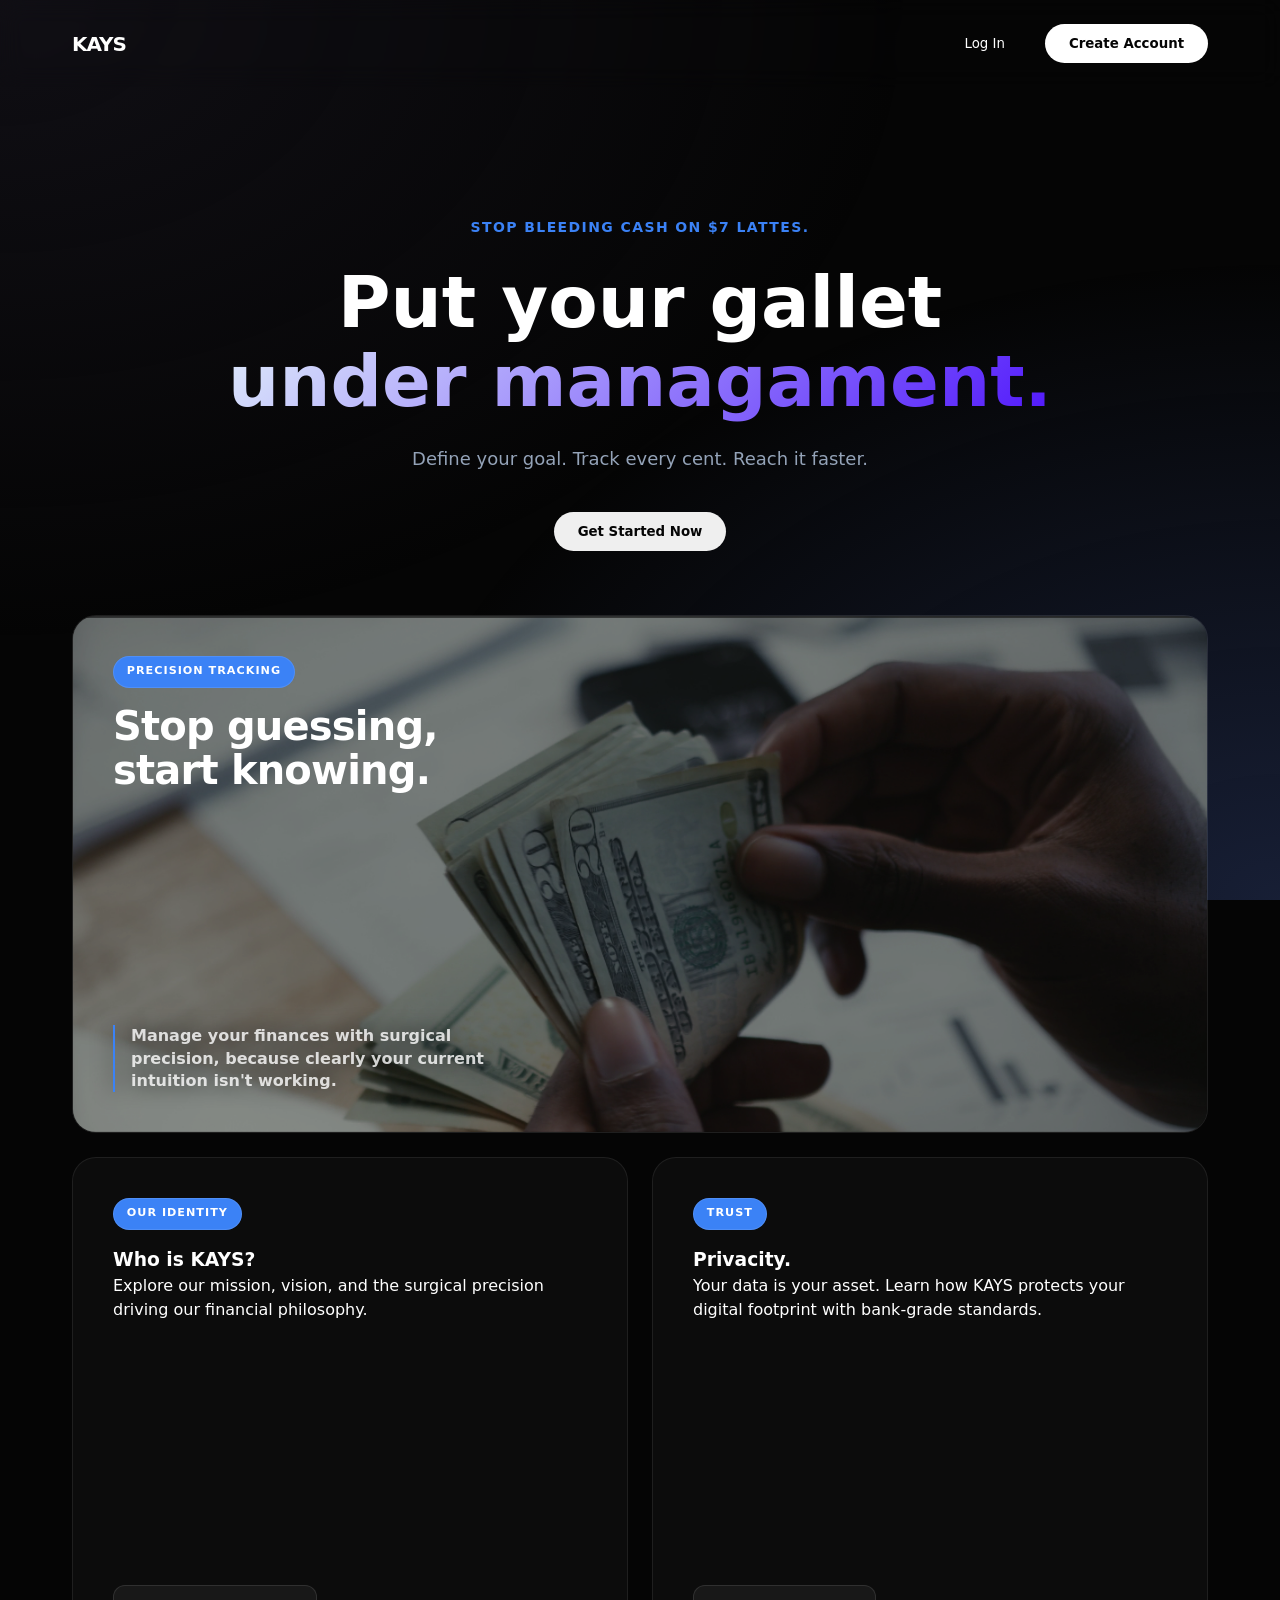
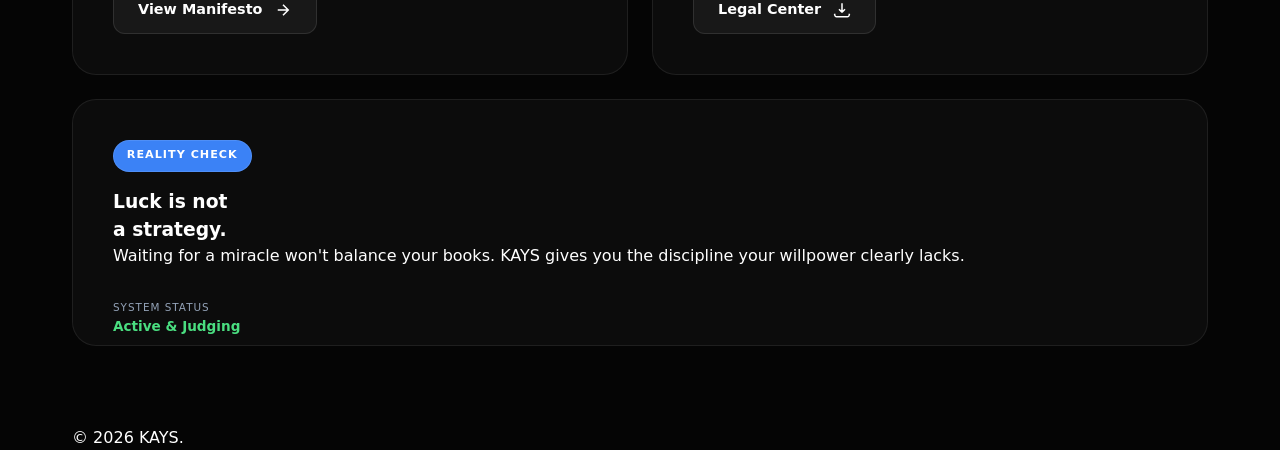
==== index.html @ a769069a "feature: principal page and global styles are almost done" ====
<!DOCTYPE html>
<html lang="en">
<head>
    <meta charset="UTF-8">
    <meta name="viewport" content="width=device-width, initial-scale=1.0">
    <title>Kays</title>
    <link rel="stylesheet" href="./css/styles.css">
    <link rel="stylesheet" href="./css/pages/index.css">
</head>
<body>

    <div class="wallpaper-canvas"></div>

    <header class="site-header">
        <nav class="nav-container">
            <div class="brand-identity">
                <span class="brand-logo">KAYS</span>
            </div>
            
            <div class="auth-controls">
                <button class="btn-secondary">Log In</button>
                <button class="btn-primary btn-animation">Create Account</button>
            </div>
        </nav>
    </header>

    <main class="main-content">
        
        <section class="hero-wrapper">
            <div class="hero-content">
                <span class="hero-label">Stop bleeding cash on $7 lattes.</span>
                <h1 class="hero-headline">Put your gallet <br><span class="hero-gradient">under managament.</span></h1>
                <p class="hero-subtext">
                    Define your goal. Track every cent. Reach it faster.
                </p>
                <div class="hero-actions">
                    <button class="btn-cta-large btn-animation">Get Started Now</button>
                </div>
            </div>
        </section>

        <section class="bento-layout">
            
            <article class="bento-card bento-main-display">
                <div class="video-background">
                    <video autoplay muted loop playsinline poster="./assets/img/image_error_savings.png">
                        <source src="./assets/video/count_savings.mp4" type="video/mp4">
                        Your browser does not support the video tag.
                    </video>
                    <div class="video-overlay"></div>
                </div>
                <div class="card-content">
                    <header class="card-header">
                        <span class="card-tag">Precision Tracking</span>
                        <h2 class="card-title">Stop guessing, <br>start knowing.</h2>
                    </header>
                    
                    <footer class="card-footer">
                        <p class="data-label-video">
                            Manage your finances with surgical precision, because clearly your current intuition isn't working.
                        </p>
                    </footer>
                </div>
            </article>

            <article class="bento-card bento-goal-preview">
                <div class="card-inner about-kays-trigger">
                    <div class="trigger-content">
                        <span class="card-tag">Our Identity</span>
                        <h3 class="feature-title">Who is <span class="text-gradient">KAYS?</span></h3>
                        <p class="feature-desc">
                            Explore our mission, vision, and the surgical precision driving our financial philosophy.
                        </p>
                    </div>
                    
                    <div class="trigger-action">
                        <a href="about.html" class="btn-explore">
                            <span>View Manifesto</span>
                            <svg class="arrow-icon" viewBox="0 0 24 24" fill="none" stroke="currentColor" stroke-width="2">
                                <path d="M5 12h14M12 5l7 7-7 7"/>
                            </svg>
                        </a>
                    </div>
                </div>
            </article>

            <article class="bento-card bento-goal-preview">
                <div class="card-inner about-kays-trigger">
                    <div class="trigger-content">
                        <span class="card-tag">Trust</span>
                        <h3 class="feature-title">Privacity.</h3>
                        <p class="feature-desc">
                            Your data is your asset. Learn how KAYS protects your digital footprint with bank-grade standards.
                        </p>
                    </div>
                    
                    <div class="trigger-action">
                        <a href="about.html" class="btn-explore">
                            <span>Legal Center</span>
                            <svg class="arrow-icon" viewBox="0 0 24 24" fill="none" stroke="currentColor" stroke-width="2">
                                <path d="M12 15V3m0 12l-4-4m4 4l4-4M2 17l.621 2.485A2 2 0 004.561 21h14.878a2 2 0 001.94-1.515L22 17"/>
                            </svg>
                        </a>
                    </div>
                </div>
            </article>

            <article class="bento-card bento-feature">
                <div class="card-inner">
                    <header class="card-header-simple">
                        <span class="card-tag">Reality Check</span>
                        <h3 class="feature-title">Luck is not <br><span class="text-gradient">a strategy.</span></h3>
                        <p class="feature-desc">
                            Waiting for a miracle won't balance your books. KAYS gives you the discipline your willpower clearly lacks.
                        </p>
                    </header>

                    <div class="motivation-footer">
                        <div class="stat-mini">
                            <span class="stat-label">System Status</span>
                            <span class="stat-value">Active & Judging</span>
                        </div>
                    </div>
                </div>
            </article>

        </section>
    </main>

    <footer class="site-footer">
        <div class="footer-bottom">
            <p class="legal-text">© 2026 KAYS.</p>
        </div>
    </footer>

</body>
</html>
---- css/styles.css ----
:root {
    /* Color Palette */
    --bg-black: #050505;
    --card-bg: rgba(255, 255, 255, 0.03);
    --card-border: rgba(255, 255, 255, 0.08);
    --accent-blue: #3b82f6;
    --accent-gradient: linear-gradient(135deg, #deebfb 0%, #5017fb 100%);
    
    /* Typography */
    --text-primary: #ffffff;
    --text-secondary: #94a3b8;
    
    /* Spacing & Effects */
    --container-max: 1200px;
    --border-radius-lg: 24px;
    --transition-smooth: all 0.3s cubic-bezier(0.4, 0, 0.2, 1);
}
*, *::before, *::after {
    box-sizing: border-box;
    margin: 0;
    padding: 0;
}
html {
    scroll-behavior: smooth;
}

body {
    background-color: var(--bg-black);
    color: var(--text-primary);
    font-family: 'Inter', system-ui, -apple-system, sans-serif;
    line-height: 1.5;
    overflow-x: hidden;
}
---- css/pages/index.css ----
/* 2. Layout Containers */
.nav-container, .main-content, .footer-bottom {
    max-width: var(--container-max);
    margin: 0 auto; 
    padding: 0 2rem;
}

/* 3. Navigation */
.site-header {
    width: 100%;
    padding: 1.5rem 0;
    position: sticky;
    top: 0;
    z-index: 100;
    backdrop-filter: blur(12px);
}

.nav-container {
    display: flex;
    justify-content: space-between;
    align-items: center;
}

.brand-logo {
    font-size: 1.25rem;
    font-weight: 800;
    letter-spacing: -0.05em;
}

.auth-controls {
    display: flex;
    gap: 1rem;
}

/* 4. Buttons (Modular Design) */
button {
    font-family: inherit;
    cursor: pointer;
    transition: var(--transition-smooth);
    border: none;
}

.btn-primary {
    background: var(--text-primary);
}
.btn-animation{
    color: var(--bg-black);
    padding: 0.75rem 1.5rem;
    border-radius: 50px;
    font-weight: 600;
}

.btn-primary:hover, .btn-cta-large:hover{
    background: #e2e8f0;
    transform: translateY(-3px);
}

.btn-secondary {
    background: transparent;
    color: var(--text-primary);
    padding: 0.75rem 1.5rem;
    font-weight: 500;
}

.btn-secondary:hover {
    color: var(--accent-blue);
}

/* 5. Hero Section */
.hero-wrapper {
    padding: 8rem 0 4rem;
    text-align: center;
}

.hero-label {
    color: var(--accent-blue);
    font-size: 0.875rem;
    font-weight: 600;
    text-transform: uppercase;
    letter-spacing: 0.1em;
}

.hero-headline {
    font-size: clamp(2.5rem, 8vw, 4.5rem);
    line-height: 1.1;
    margin: 1.5rem 0;
    font-weight: 700;
}

.hero-gradient {
    background: var(--accent-gradient);
    -webkit-background-clip: text;
    -webkit-text-fill-color: transparent;
}

.hero-subtext {
    color: var(--text-secondary);
    max-width: 600px;
    margin: 0 auto 2.5rem;
    font-size: 1.125rem;
}

/* 6. Bento Grid Layout */
.bento-layout {
    display: grid;
    grid-template-columns: repeat(12, 1fr);
    grid-auto-rows: 247px;
    gap: 1.5rem;
    margin-bottom: 5rem;
}

.bento-card {
    background: var(--card-bg);
    border: 1px solid var(--card-border);
    border-radius: var(--border-radius-lg);
    padding: 2.5rem;
    transition: var(--transition-smooth);
}

.bento-card:hover {
    border-color: rgba(255, 255, 255, 0.2);
    background: rgba(255, 255, 255, 0.05);
}

/* Grid Positioning */
.bento-main-display {
    grid-column: span 12;
    grid-row: span 2;
    position: relative; 
    overflow: hidden;   
    padding: 0;         
    min-height: 300px;
}

.video-background {
    position: absolute;  
    top: 0;
    left: 0;
    width: 100%;
    height: 100%;
    z-index: 0;          
}
.video-background video {
    width: 100%;
    height: 100%;
    object-fit: cover;   
}
.video-overlay {
    position: absolute;
    top: 0;
    left: 0;
    width: 100%;
    height: 100%;
    background: rgba(0, 0, 0, 0.4); 
    z-index: 1;
}

/* Video card content*/
.card-content {
    position: relative;
    z-index: 2; 
    height: 100%;
    display: flex;
    flex-direction: column;
    justify-content: space-between; 
    padding: 2.5rem;
    box-sizing: border-box;
}


.card-tag {
    display: inline-block;
    background: var(--accent-blue);
    backdrop-filter: blur(4px);
    padding: 0.4rem 0.8rem;
    border-radius: 50px;
    font-size: 0.7rem;
    font-weight: 700;
    text-transform: uppercase;
    letter-spacing: 1px;
    margin-bottom: 1rem;
    border: 1px solid rgba(255, 255, 255, 0.1);
}


.card-title {
    font-size: 2.5rem;
    font-weight: 800;
    line-height: 1.1;
    letter-spacing: -0.02em;
    color: #ffffff;
}


.data-label-video {
    font-size: 1rem;
    font-weight: 600;
    color: rgba(255, 255, 255, 0.8);
    max-width: 400px; 
    line-height: 1.4;
    border-left: 2px solid var(--accent-blue);
    padding-left: 1rem;
    filter: drop-shadow(0px 0px 10px black);
}
/*END VIDEO CARD CONTENT*/

.bento-goal-preview { 
    grid-column: span 6;
    grid-row: span 2;
}
.about-kays-trigger {
    height: 100%;
    display: flex;
    flex-direction: column;
    justify-content: space-between;
}


.btn-explore {
    display: inline-flex;
    align-items: center;
    gap: 0.75rem;
    padding: 0.8rem 1.5rem;
    background: rgba(255, 255, 255, 0.05);
    border: 1px solid rgba(255, 255, 255, 0.1);
    border-radius: 12px;
    color: white;
    text-decoration: none;
    font-size: 0.9rem;
    font-weight: 600;
    transition: all 0.4s cubic-bezier(0.165, 0.84, 0.44, 1);
    width: fit-content;
}

.arrow-icon {
    width: 18px;
    height: 18px;
    transition: transform 0.4s ease;
}

.bento-goal-preview:hover .btn-explore {
    background: white;
    color: black;
    transform: translateY(-5px);
    box-shadow: 0 10px 20px rgba(255, 255, 255, 0.1);
}

.bento-goal-preview:hover .arrow-icon {
    transform: translateX(5px);
}

.bento-goal-preview:hover .text-gradient {
    filter: brightness(1.2);
}

/*Next card*/
.bento-feature { 
    grid-column: span 12;
    
}

.motivation-footer {
    display: flex;
    justify-content: space-between;
    align-items: flex-end;
    margin-top: 2rem;
}

.stat-mini {
    display: flex;
    flex-direction: column;
}

.stat-label {
    font-size: 0.65rem;
    text-transform: uppercase;
    color: var(--text-secondary);
    letter-spacing: 1px;
}

.stat-value {
    font-size: 0.85rem;
    font-weight: 600;
    color: #4ade80; 
}

.icon-box-modern {
    width: 40px;
    height: 40px;
    background: rgba(255, 255, 255, 0.05);
    border-radius: 10px;
    display: flex;
    align-items: center;
    justify-content: center;
    color: var(--accent-blue);
}

.icon-box-modern svg {
    width: 20px;
    height: 20px;
}

.bento-feature:hover .icon-box-modern {
    background: var(--accent-blue);
    color: white;
    transform: rotate(-10deg);
    transition: all 0.3s ease;
}

/* 8. Responsive Adjustments */
@media (max-width: 992px) {
    .bento-main-display, .bento-feature, .bento-goal-preview {
        grid-column: span 12;
    }
}

@media (max-width: 640px) {
    .hero-wrapper { padding: 4rem 0 2rem; }
    .auth-controls { display: none; } 
}

/* Background Animation Placeholder */
.wallpaper-canvas {
    position: fixed;
    top: 0; left: 0; width: 100%; height: 100%;
    z-index: -1;
    background: 
        radial-gradient(at 0% 0%, hsla(253,16%,7%,1) 0, transparent 50%), 
        radial-gradient(at 100% 100%, hsla(225,39%,15%,1) 0, transparent 50%);
}
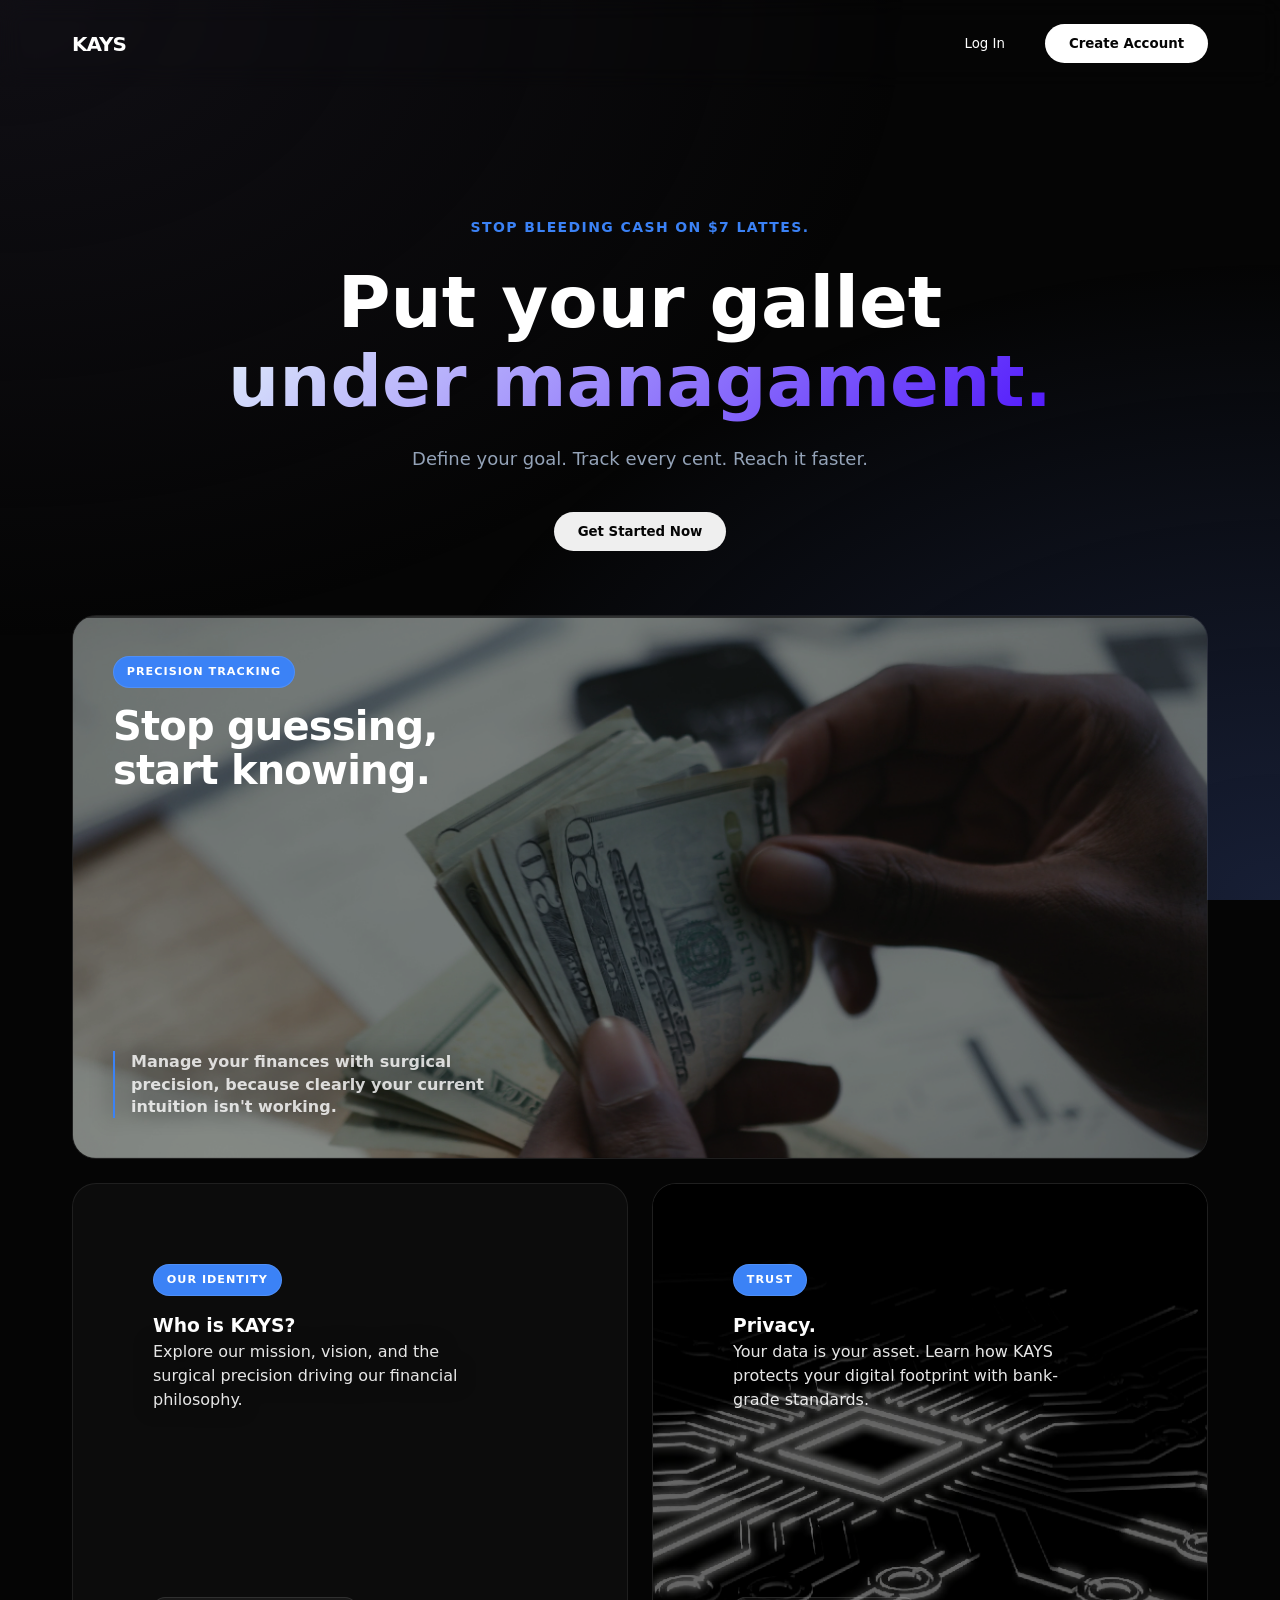
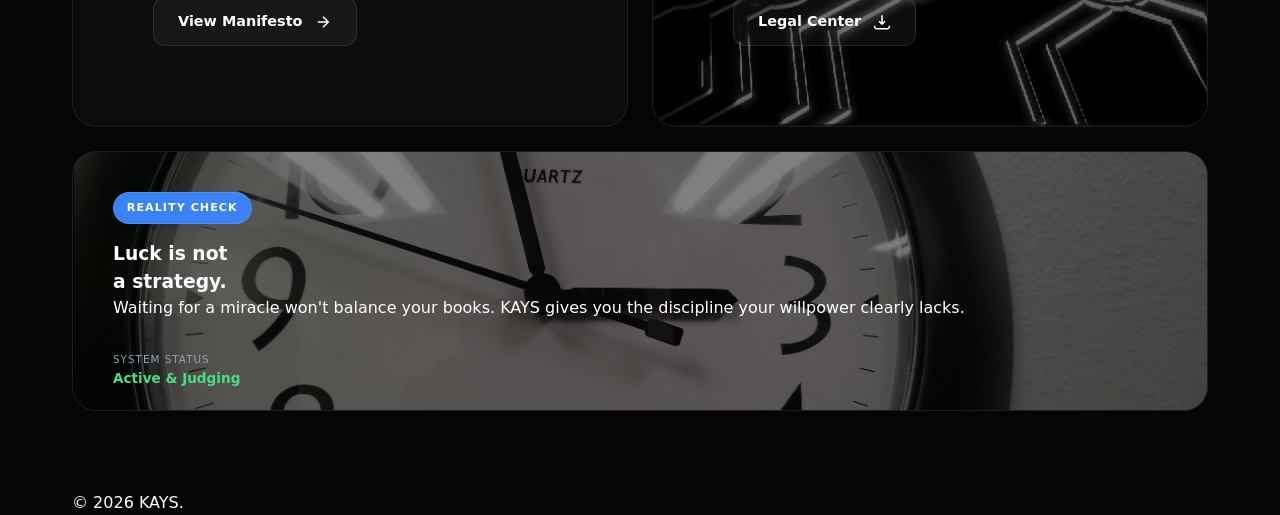
==== commit c286d00f: "feature: index page done" ====
--- a/index.html
+++ b/index.html
@@ -24,7 +24,7 @@
         </nav>
     </header>
 
-    <main class="main-content">
+    <main class="main-content bento-grid-container">
         
         <section class="hero-wrapper">
             <div class="hero-content">
@@ -43,7 +43,7 @@
             
             <article class="bento-card bento-main-display">
                 <div class="video-background">
-                    <video autoplay muted loop playsinline poster="./assets/img/image_error_savings.png">
+                    <video autoplay muted loop playsinline oncanplay="this.muted=true" poster="./assets/img/image_error_savings.png">
                         <source src="./assets/video/count_savings.mp4" type="video/mp4">
                         Your browser does not support the video tag.
                     </video>
@@ -85,17 +85,25 @@
             </article>
 
             <article class="bento-card bento-goal-preview">
+                <div class="video-background">
+                    <video autoplay muted loop playsinline poster="./assets/img/dark_tech_error_backround.png">
+                        <source src="./assets/video/dark_tech_background.mp4" type="video/mp4">
+                        Your browser does not support the video tag.
+                    </video>
+                    <div class="video-overlay" style="background: rgba(0, 0, 0, 0.6);"></div>
+                </div>
+
                 <div class="card-inner about-kays-trigger">
                     <div class="trigger-content">
                         <span class="card-tag">Trust</span>
-                        <h3 class="feature-title">Privacity.</h3>
+                        <h3 class="feature-title">Privacy.</h3>
                         <p class="feature-desc">
                             Your data is your asset. Learn how KAYS protects your digital footprint with bank-grade standards.
                         </p>
                     </div>
                     
                     <div class="trigger-action">
-                        <a href="about.html" class="btn-explore">
+                        <a href="legal.html" class="btn-explore">
                             <span>Legal Center</span>
                             <svg class="arrow-icon" viewBox="0 0 24 24" fill="none" stroke="currentColor" stroke-width="2">
                                 <path d="M12 15V3m0 12l-4-4m4 4l4-4M2 17l.621 2.485A2 2 0 004.561 21h14.878a2 2 0 001.94-1.515L22 17"/>
@@ -106,7 +114,15 @@
             </article>
 
             <article class="bento-card bento-feature">
-                <div class="card-inner">
+                <div class="video-background">
+                    <video autoplay muted loop playsinline oncanplay="this.muted=true" poster="./assets/img/watch_backgroung_error.png">
+                        <source src="./assets/video/watch.mp4" type="video/mp4">
+                        Your browser does not support the video tag.
+                    </video>
+                    <div class="video-overlay" style="background: rgba(0, 0, 0, 0.5);"></div>
+                </div>
+
+                <div class="card-inner motivation-content">
                     <header class="card-header-simple">
                         <span class="card-tag">Reality Check</span>
                         <h3 class="feature-title">Luck is not <br><span class="text-gradient">a strategy.</span></h3>
@@ -132,6 +148,6 @@
             <p class="legal-text">© 2026 KAYS.</p>
         </div>
     </footer>
-
+    <script type="module" src="./js/main.js"></script>
 </body>
 </html>
--- a/css/pages/index.css
+++ b/css/pages/index.css
@@ -4,7 +4,10 @@
     margin: 0 auto; 
     padding: 0 2rem;
 }
-
+.bento-grid-container { 
+    scroll-snap-type: y mandatory;
+    scroll-behavior: smooth;
+}
 /* 3. Navigation */
 .site-header {
     width: 100%;
@@ -104,7 +107,7 @@
 .bento-layout {
     display: grid;
     grid-template-columns: repeat(12, 1fr);
-    grid-auto-rows: 247px;
+    grid-auto-rows: 260px;
     gap: 1.5rem;
     margin-bottom: 5rem;
 }
@@ -114,13 +117,22 @@
     border: 1px solid var(--card-border);
     border-radius: var(--border-radius-lg);
     padding: 2.5rem;
-    transition: var(--transition-smooth);
+    opacity: 0;
+    transform: translateY(20px);
+    transition: opacity 0.6s ease-out, transform 0.6s ease-out;
+    scroll-snap-align: start;
+    scroll-snap-stop: always;   
+}
+.bento-card.is-visible {
+    opacity: 1;
+    transform: translateY(0);
 }
 
 .bento-card:hover {
     border-color: rgba(255, 255, 255, 0.2);
     background: rgba(255, 255, 255, 0.05);
 }
+
 
 /* Grid Positioning */
 .bento-main-display {
@@ -207,12 +219,22 @@
 .bento-goal-preview { 
     grid-column: span 6;
     grid-row: span 2;
+    position: relative;
+    overflow: hidden;
 }
 .about-kays-trigger {
+    position: relative;
+    z-index: 2;
     height: 100%;
     display: flex;
     flex-direction: column;
     justify-content: space-between;
+    padding: 2.5rem;
+}
+.about-kays-trigger .feature-desc {
+    color: rgba(255, 255, 255, 0.9);
+    max-width: 85%;
+    filter: drop-shadow(0px 0px 10px black);
 }
 
 
@@ -256,9 +278,20 @@
 /*Next card*/
 .bento-feature { 
     grid-column: span 12;
-    
-}
-
+    position: relative;
+    overflow: hidden;
+    display: flex;
+    flex-direction: column;    
+}
+
+.motivation-content {
+    position: relative;
+    z-index: 2;
+    height: 100%;
+    display: flex;
+    flex-direction: column;
+    justify-content: space-between;
+}
 .motivation-footer {
     display: flex;
     justify-content: space-between;
@@ -294,6 +327,7 @@
     justify-content: center;
     color: var(--accent-blue);
 }
+
 
 .icon-box-modern svg {
     width: 20px;
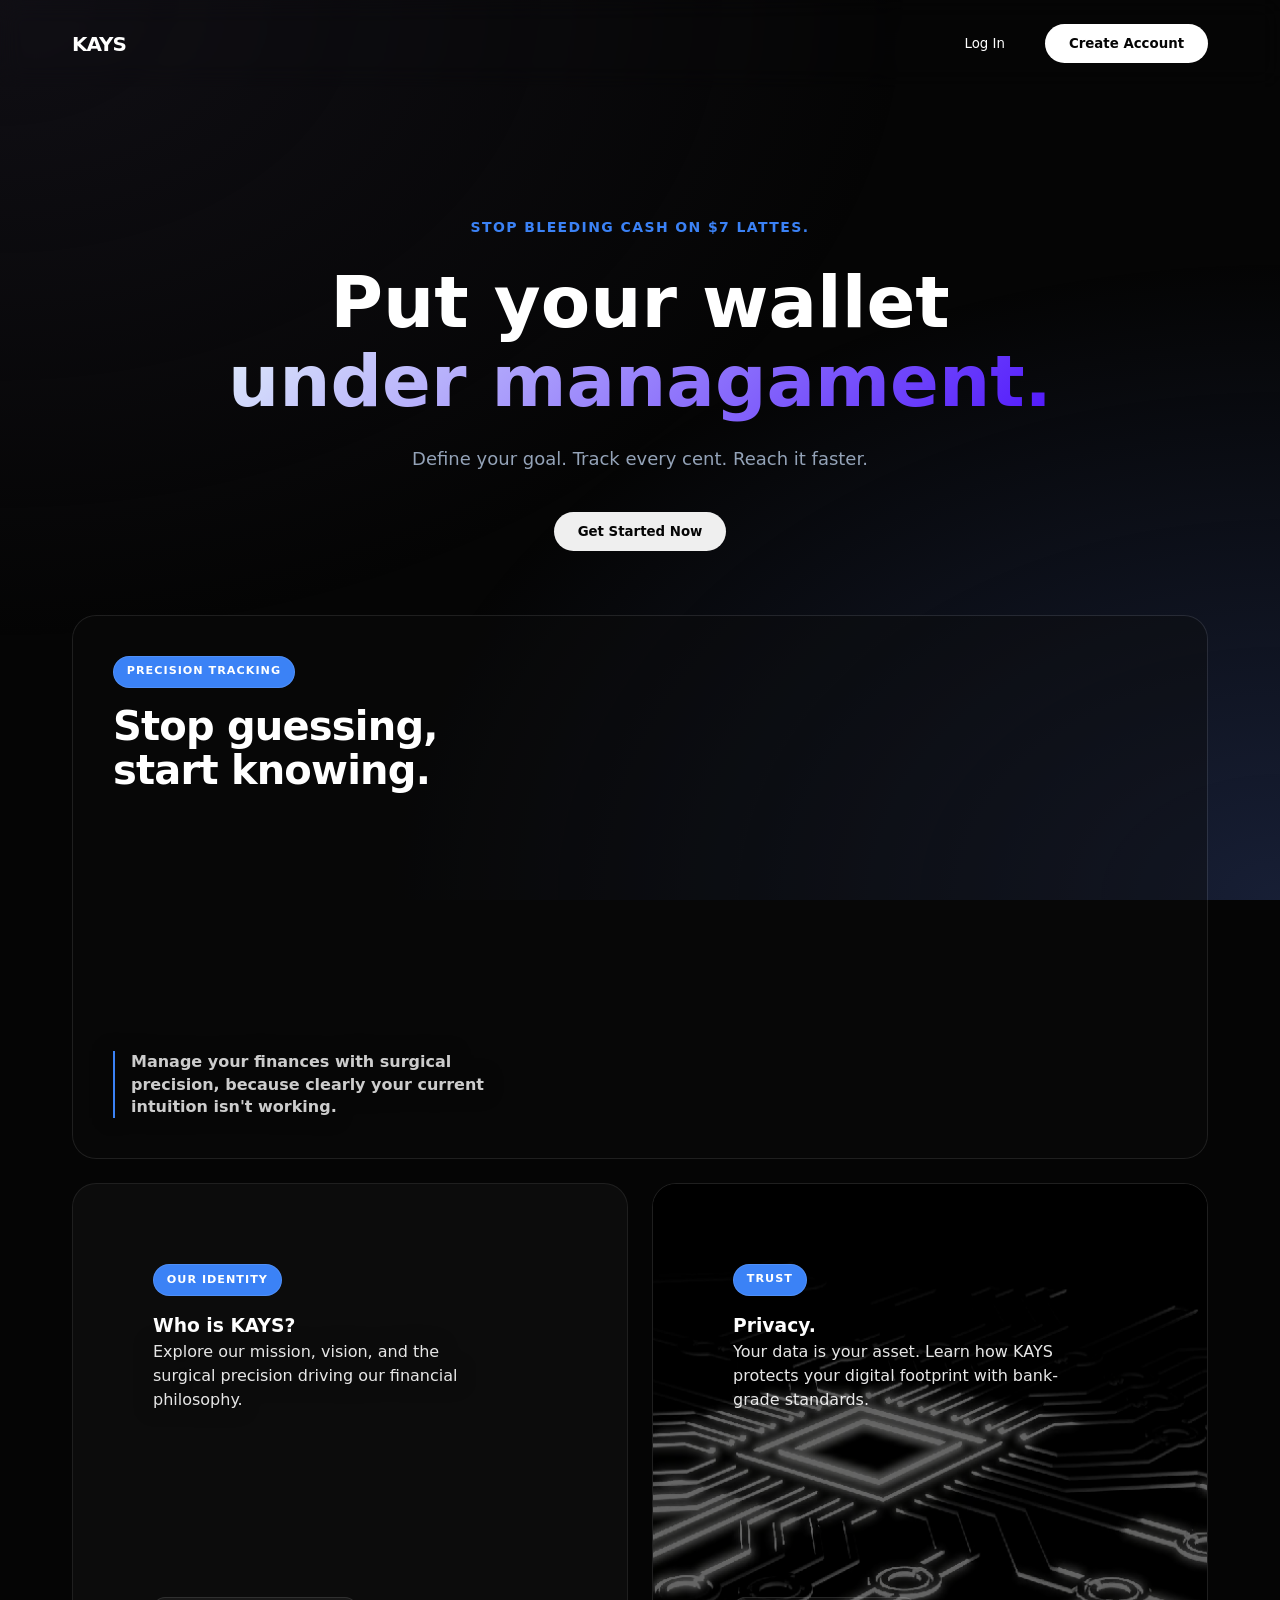
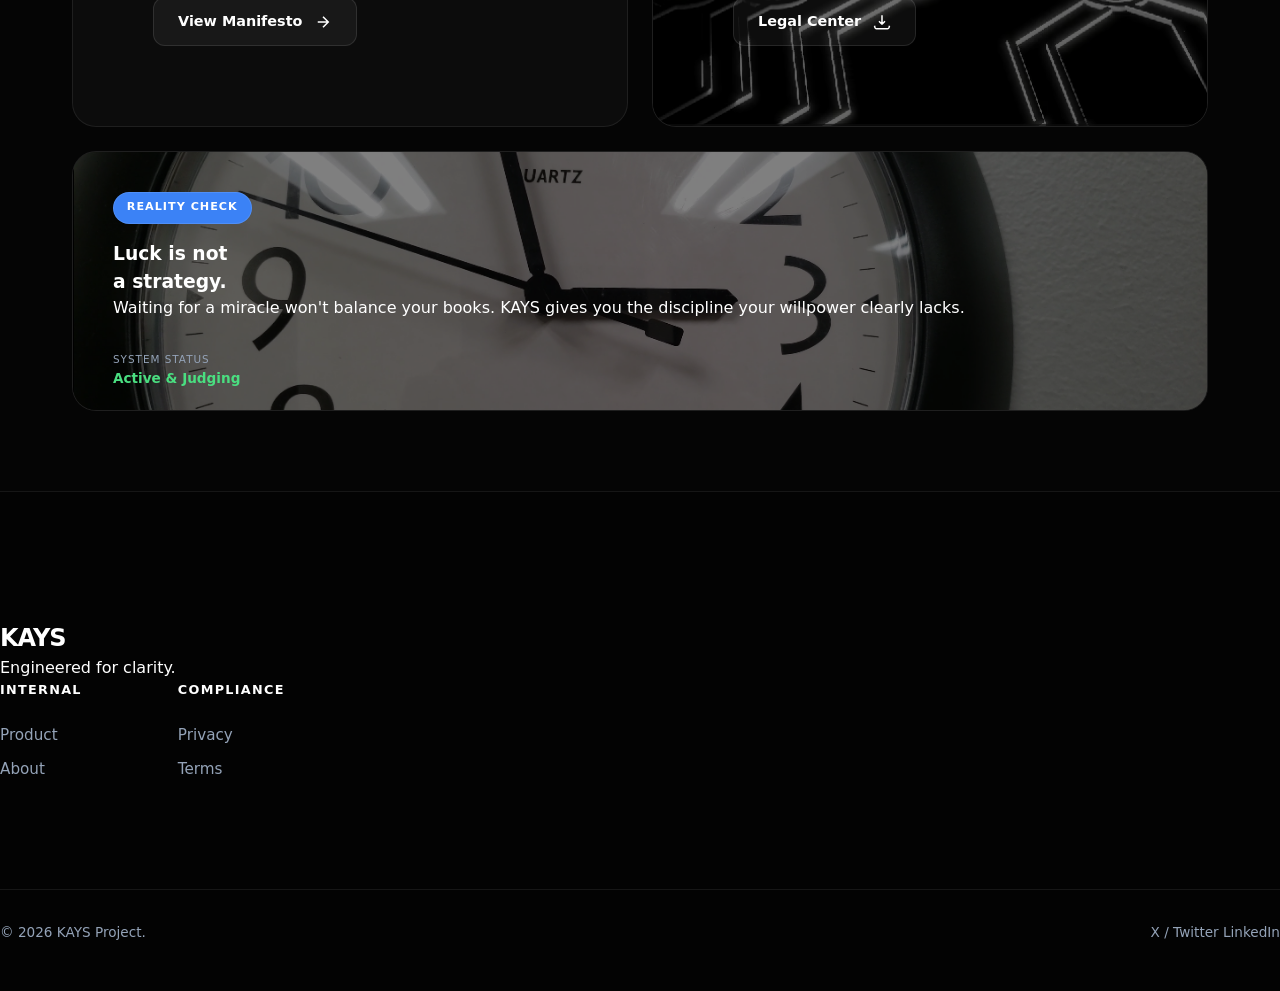
==== commit 86030e09: "feat: about page done, cardtag component created and created account page started" ====
--- a/index.html
+++ b/index.html
@@ -5,6 +5,9 @@
     <meta name="viewport" content="width=device-width, initial-scale=1.0">
     <title>Kays</title>
     <link rel="stylesheet" href="./css/styles.css">
+    <link rel="stylesheet" href="./css/components/footer.css">
+    <link rel="stylesheet" href="./css/components/public/nav.css">
+    <link rel="stylesheet" href="./css/components/cardTag.css">
     <link rel="stylesheet" href="./css/pages/index.css">
 </head>
 <body>
@@ -19,7 +22,7 @@
             
             <div class="auth-controls">
                 <button class="btn-secondary">Log In</button>
-                <button class="btn-primary btn-animation">Create Account</button>
+                <button class="btn-primary btn-animation"><a href="./pages/public/createAccount.html">Create Account</a></button>
             </div>
         </nav>
     </header>
@@ -29,7 +32,7 @@
         <section class="hero-wrapper">
             <div class="hero-content">
                 <span class="hero-label">Stop bleeding cash on $7 lattes.</span>
-                <h1 class="hero-headline">Put your gallet <br><span class="hero-gradient">under managament.</span></h1>
+                <h1 class="hero-headline">Put your wallet <br><span class="hero-gradient">under managament.</span></h1>
                 <p class="hero-subtext">
                     Define your goal. Track every cent. Reach it faster.
                 </p>
@@ -74,7 +77,7 @@
                     </div>
                     
                     <div class="trigger-action">
-                        <a href="about.html" class="btn-explore">
+                        <a href="./pages/public/about.html" class="btn-explore">
                             <span>View Manifesto</span>
                             <svg class="arrow-icon" viewBox="0 0 24 24" fill="none" stroke="currentColor" stroke-width="2">
                                 <path d="M5 12h14M12 5l7 7-7 7"/>
@@ -143,11 +146,37 @@
         </section>
     </main>
 
-    <footer class="site-footer">
-        <div class="footer-bottom">
-            <p class="legal-text">© 2026 KAYS.</p>
+    <footer class="main-footer">
+        <div class="container">
+            <div class="footer-top">
+                <div class="footer-brand">
+                    <span class="logo-text">KAYS</span>
+                    <p>Engineered for clarity.</p>
+                </div>
+                <nav class="footer-nav">
+                    <div class="nav-col">
+                        <h4>Internal</h4>
+                        <a href="index.html">Product</a>
+                        <a href="./pages/public/about.html">About</a>
+                    </div>
+                    <div class="nav-col">
+                        <h4>Compliance</h4>
+                        <a href="legal.html">Privacy</a>
+                        <a href="legal.html">Terms</a>
+                    </div>
+                </nav>
+            </div>
+            
+            <div class="footer-bottom">
+                <p class="copyright">&copy; 2026 KAYS Project.</p>
+                <div class="social-links">
+                    <a href="#">X / Twitter</a>
+                    <a href="#">LinkedIn</a>
+                </div>
+            </div>
         </div>
     </footer>
+    
     <script type="module" src="./js/main.js"></script>
 </body>
 </html>
--- a/css/styles.css
+++ b/css/styles.css
@@ -30,4 +30,18 @@
     font-family: 'Inter', system-ui, -apple-system, sans-serif;
     line-height: 1.5;
     overflow-x: hidden;
+}
+a {
+    text-decoration: none; 
+    color: inherit;        
+    cursor: pointer;
+}
+/* Background Animation Placeholder */
+.wallpaper-canvas {
+    position: fixed;
+    top: 0; left: 0; width: 100%; height: 100%;
+    z-index: -1;
+    background: 
+        radial-gradient(at 0% 0%, hsla(253,16%,7%,1) 0, transparent 50%), 
+        radial-gradient(at 100% 100%, hsla(225,39%,15%,1) 0, transparent 50%);
 }
--- a/css/components/footer.css
+++ b/css/components/footer.css
@@ -0,0 +1,54 @@
+/* Footer */
+.main-footer {
+    background: rgba(0, 0, 0, 0.4);
+    border-top: 1px solid var(--card-border);
+    padding: 8rem 0 3rem;
+    scroll-snap-align: end;
+}
+
+.footer-brand .logo-text {
+    font-size: 1.5rem;
+    font-weight: 800;
+    letter-spacing: -1px;
+}
+
+.footer-brand .dot {
+    color: var(--accent-blue);
+}
+
+.footer-nav {
+    display: flex;
+    gap: 6rem;
+}
+
+.nav-col h4 {
+    color: var(--text-primary);
+    font-size: 0.8rem;
+    text-transform: uppercase;
+    letter-spacing: 0.1em;
+    margin-bottom: 1.5rem;
+}
+
+.nav-col a {
+    color: var(--text-secondary);
+    text-decoration: none;
+    display: block;
+    margin-bottom: 0.75rem;
+    font-size: 0.95rem;
+    transition: var(--transition-smooth);
+}
+
+.nav-col a:hover {
+    color: var(--text-primary);
+    padding-left: 5px;
+}
+
+.footer-bottom {
+    margin-top: 6rem;
+    padding-top: 2rem;
+    border-top: 1px solid var(--card-border);
+    display: flex;
+    justify-content: space-between;
+    color: var(--text-secondary);
+    font-size: 0.85rem;
+}   
--- a/css/components/public/nav.css
+++ b/css/components/public/nav.css
@@ -0,0 +1,64 @@
+/* Navigation */
+.site-header {
+    width: 100%;
+    padding: 1.5rem 0;
+    position: sticky;
+    top: 0;
+    z-index: 100;
+    backdrop-filter: blur(12px);
+}
+
+.nav-container  {
+    max-width: var(--container-max);
+    margin: 0 auto; 
+    padding: 0 2rem;
+}
+.nav-container {
+    display: flex;
+    justify-content: space-between;
+    align-items: center;
+}
+
+.brand-logo {
+    font-size: 1.25rem;
+    font-weight: 800;
+    letter-spacing: -0.05em;
+}
+
+.auth-controls {
+    display: flex;
+    gap: 1rem;
+}
+
+
+/* Buttons (Modular Design) */
+button {
+    font-family: inherit;
+    cursor: pointer;
+    transition: var(--transition-smooth);
+    border: none;
+}
+
+.btn-primary {
+    background: var(--text-primary);
+}
+.btn-animation{
+    color: var(--bg-black);
+    padding: 0.75rem 1.5rem;
+    border-radius: 50px;
+    font-weight: 600;
+}
+.btn-animation:hover{
+    background: #e2e8f0;
+    transform: translateY(-3px);
+}
+.btn-secondary {
+    background: transparent;
+    color: var(--text-primary);
+    padding: 0.75rem 1.5rem;
+    font-weight: 500;
+}
+
+.btn-secondary:hover {
+    color: var(--accent-blue);
+}
--- a/css/components/cardTag.css
+++ b/css/components/cardTag.css
@@ -0,0 +1,13 @@
+.card-tag {
+    display: inline-block;
+    background: var(--accent-blue);
+    backdrop-filter: blur(4px);
+    padding: 0.4rem 0.8rem;
+    border-radius: 50px;
+    font-size: 0.7rem;
+    font-weight: 700;
+    text-transform: uppercase;
+    letter-spacing: 1px;
+    margin-bottom: 1rem;
+    border: 1px solid rgba(255, 255, 255, 0.1);
+}
--- a/css/pages/index.css
+++ b/css/pages/index.css
@@ -1,5 +1,5 @@
-/* 2. Layout Containers */
-.nav-container, .main-content, .footer-bottom {
+/* Layout Containers */
+.main-content{
     max-width: var(--container-max);
     margin: 0 auto; 
     padding: 0 2rem;
@@ -8,68 +8,8 @@
     scroll-snap-type: y mandatory;
     scroll-behavior: smooth;
 }
-/* 3. Navigation */
-.site-header {
-    width: 100%;
-    padding: 1.5rem 0;
-    position: sticky;
-    top: 0;
-    z-index: 100;
-    backdrop-filter: blur(12px);
-}
-
-.nav-container {
-    display: flex;
-    justify-content: space-between;
-    align-items: center;
-}
-
-.brand-logo {
-    font-size: 1.25rem;
-    font-weight: 800;
-    letter-spacing: -0.05em;
-}
-
-.auth-controls {
-    display: flex;
-    gap: 1rem;
-}
-
-/* 4. Buttons (Modular Design) */
-button {
-    font-family: inherit;
-    cursor: pointer;
-    transition: var(--transition-smooth);
-    border: none;
-}
-
-.btn-primary {
-    background: var(--text-primary);
-}
-.btn-animation{
-    color: var(--bg-black);
-    padding: 0.75rem 1.5rem;
-    border-radius: 50px;
-    font-weight: 600;
-}
-
-.btn-primary:hover, .btn-cta-large:hover{
-    background: #e2e8f0;
-    transform: translateY(-3px);
-}
-
-.btn-secondary {
-    background: transparent;
-    color: var(--text-primary);
-    padding: 0.75rem 1.5rem;
-    font-weight: 500;
-}
-
-.btn-secondary:hover {
-    color: var(--accent-blue);
-}
-
-/* 5. Hero Section */
+
+/* Hero Section */
 .hero-wrapper {
     padding: 8rem 0 4rem;
     text-align: center;
@@ -103,7 +43,7 @@
     font-size: 1.125rem;
 }
 
-/* 6. Bento Grid Layout */
+/* Bento Grid Layout */
 .bento-layout {
     display: grid;
     grid-template-columns: repeat(12, 1fr);
@@ -178,22 +118,6 @@
     padding: 2.5rem;
     box-sizing: border-box;
 }
-
-
-.card-tag {
-    display: inline-block;
-    background: var(--accent-blue);
-    backdrop-filter: blur(4px);
-    padding: 0.4rem 0.8rem;
-    border-radius: 50px;
-    font-size: 0.7rem;
-    font-weight: 700;
-    text-transform: uppercase;
-    letter-spacing: 1px;
-    margin-bottom: 1rem;
-    border: 1px solid rgba(255, 255, 255, 0.1);
-}
-
 
 .card-title {
     font-size: 2.5rem;
@@ -353,12 +277,3 @@
     .auth-controls { display: none; } 
 }
 
-/* Background Animation Placeholder */
-.wallpaper-canvas {
-    position: fixed;
-    top: 0; left: 0; width: 100%; height: 100%;
-    z-index: -1;
-    background: 
-        radial-gradient(at 0% 0%, hsla(253,16%,7%,1) 0, transparent 50%), 
-        radial-gradient(at 100% 100%, hsla(225,39%,15%,1) 0, transparent 50%);
-}
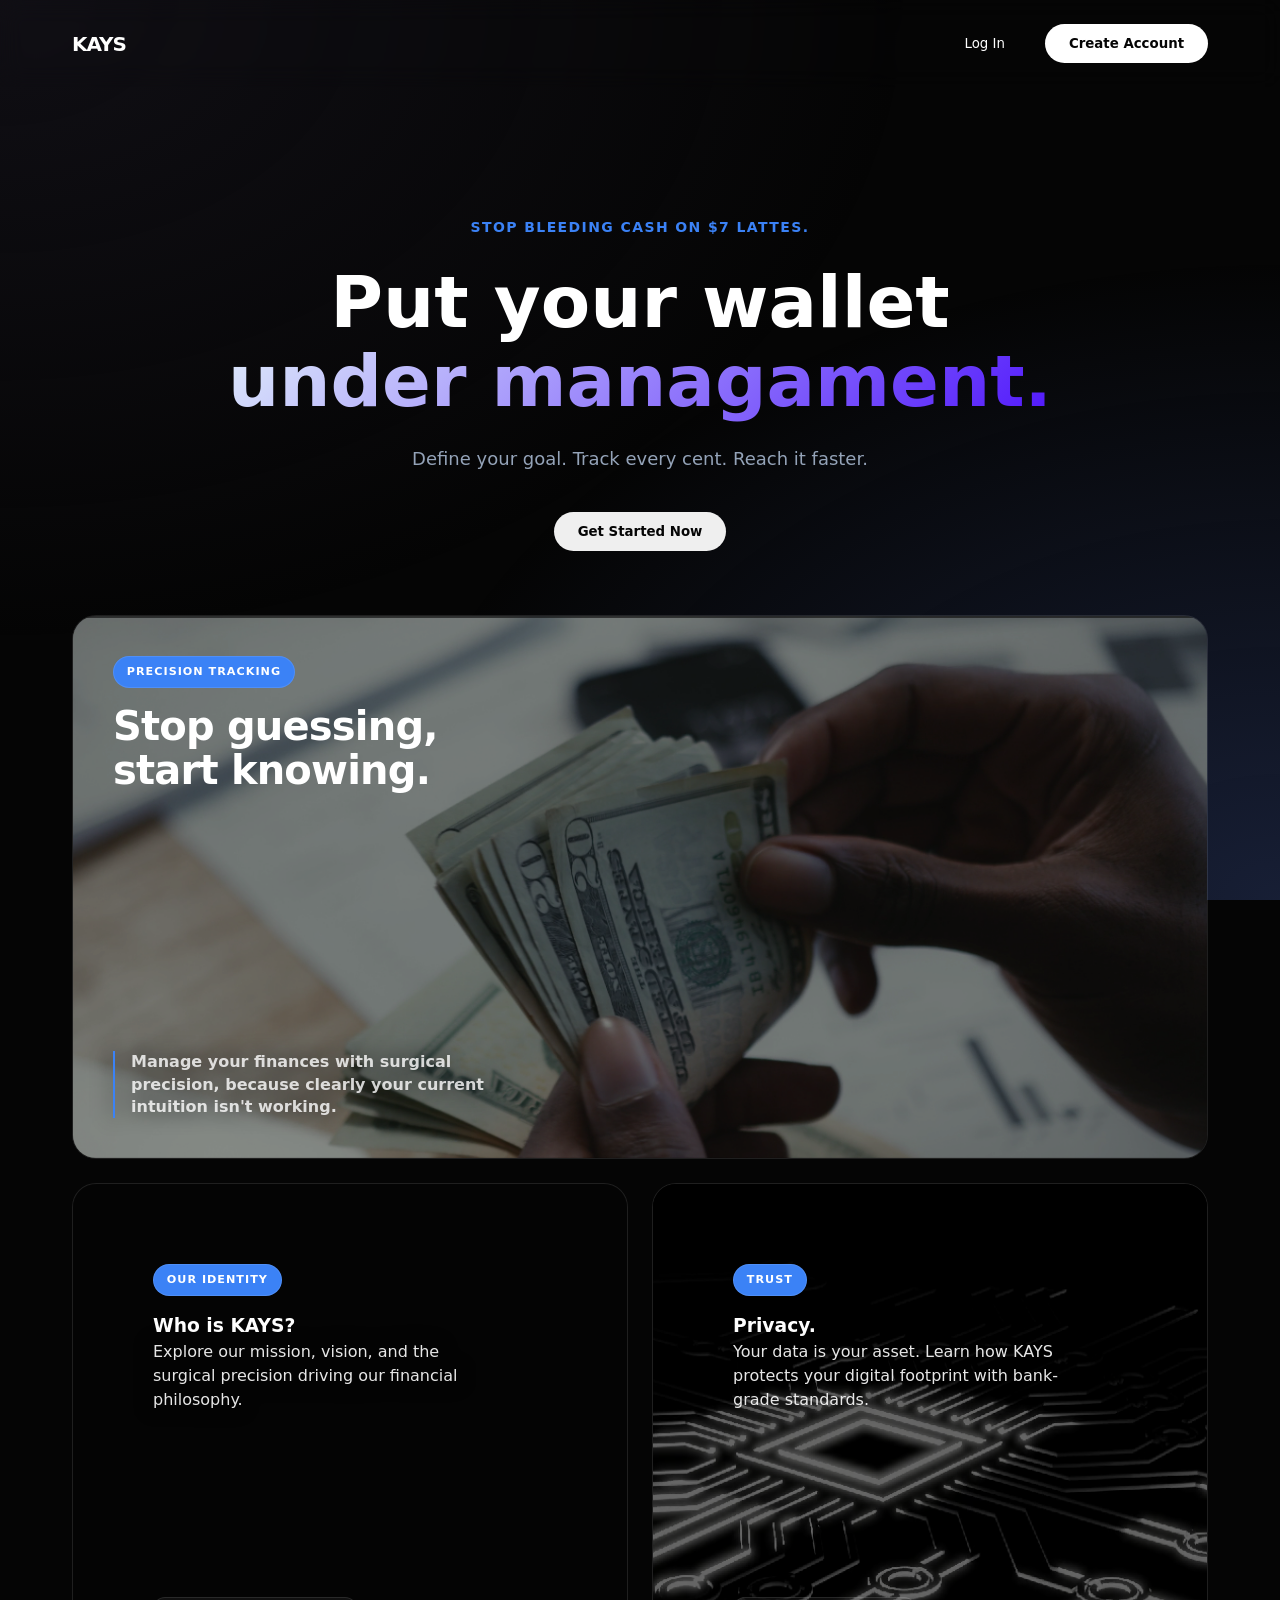
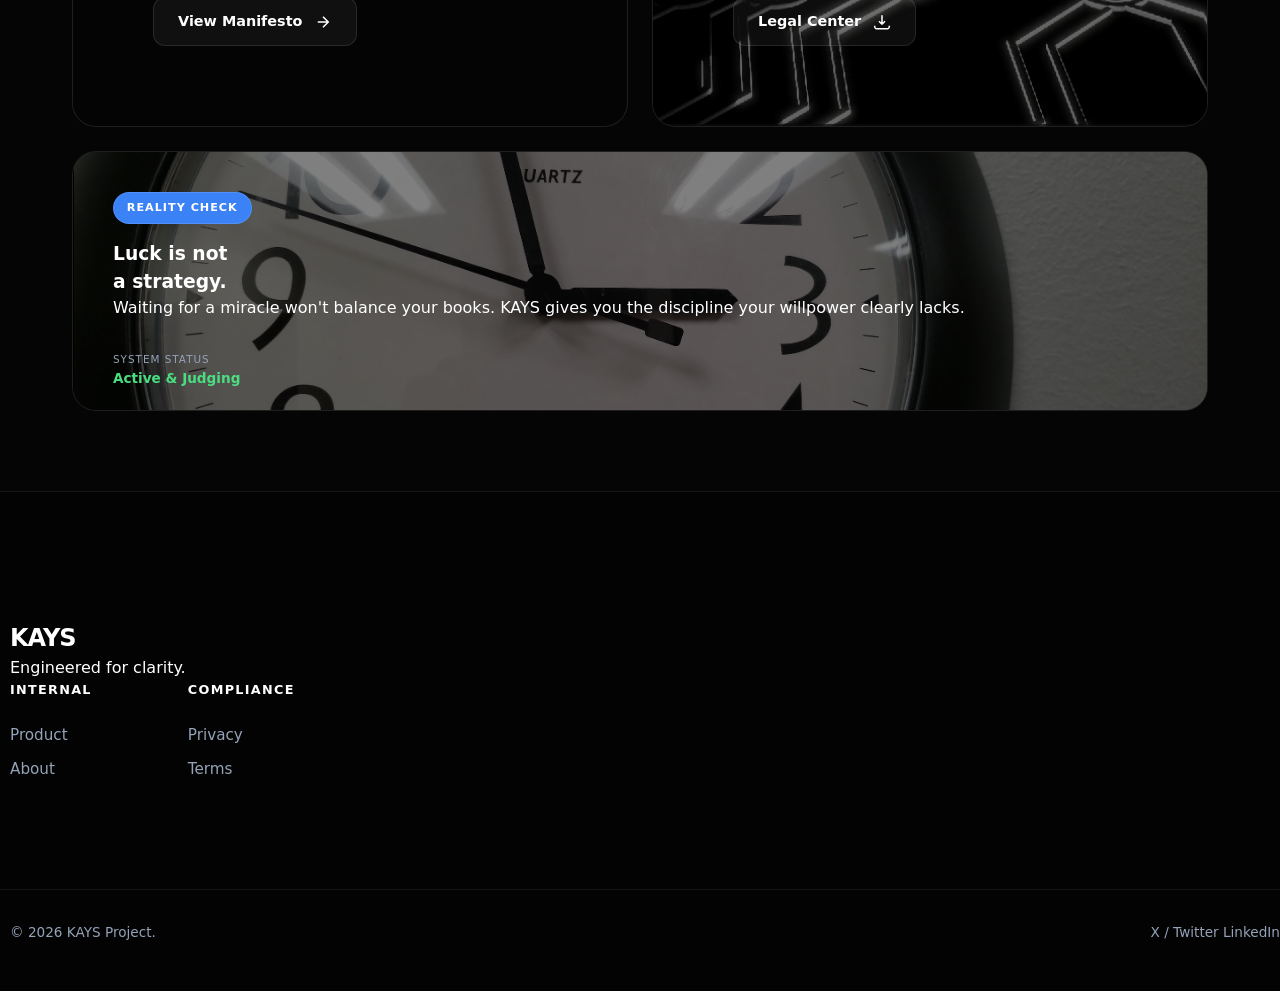
==== commit 01919cd8: "feat: authform css component created, dashboard, addExpense and navpriv component were added" ====
--- a/index.html
+++ b/index.html
@@ -21,7 +21,7 @@
             </div>
             
             <div class="auth-controls">
-                <button class="btn-secondary">Log In</button>
+                <button class="btn-secondary"><a href="./pages/public/login.html">Log In</a></button>
                 <button class="btn-primary btn-animation"><a href="./pages/public/createAccount.html">Create Account</a></button>
             </div>
         </nav>
@@ -37,7 +37,7 @@
                     Define your goal. Track every cent. Reach it faster.
                 </p>
                 <div class="hero-actions">
-                    <button class="btn-cta-large btn-animation">Get Started Now</button>
+                    <button class="btn-cta-large btn-animation"><a href="./pages/public/createAccount.html">Get Started Now</a></button>
                 </div>
             </div>
         </section>
@@ -67,6 +67,14 @@
             </article>
 
             <article class="bento-card bento-goal-preview">
+                <div class="video-background">
+                    <video autoplay muted loop playsinline>
+                        <source src="./assets/video/team_vision.mp4" type="video/mp4">
+                        Your browser does not support the video tag.
+                    </video>
+                    <div class="video-overlay" style="background: rgba(0, 0, 0, 0.6);"></div>
+                </div>
+
                 <div class="card-inner about-kays-trigger">
                     <div class="trigger-content">
                         <span class="card-tag">Our Identity</span>
--- a/css/styles.css
+++ b/css/styles.css
@@ -5,7 +5,7 @@
     --card-border: rgba(255, 255, 255, 0.08);
     --accent-blue: #3b82f6;
     --accent-gradient: linear-gradient(135deg, #deebfb 0%, #5017fb 100%);
-    
+    --accent-blue-gradient: linear-gradient(145deg, #3f86fa 30%, #0043ae 100%);
     /* Typography */
     --text-primary: #ffffff;
     --text-secondary: #94a3b8;
--- a/css/components/footer.css
+++ b/css/components/footer.css
@@ -1,11 +1,12 @@
-/* Footer */
 .main-footer {
     background: rgba(0, 0, 0, 0.4);
     border-top: 1px solid var(--card-border);
     padding: 8rem 0 3rem;
     scroll-snap-align: end;
 }
-
+.footer-top{
+    margin-left: 10px;
+}
 .footer-brand .logo-text {
     font-size: 1.5rem;
     font-weight: 800;
@@ -51,4 +52,7 @@
     justify-content: space-between;
     color: var(--text-secondary);
     font-size: 0.85rem;
-}   +}   
+.copyright{
+    margin-left: 10px;
+}
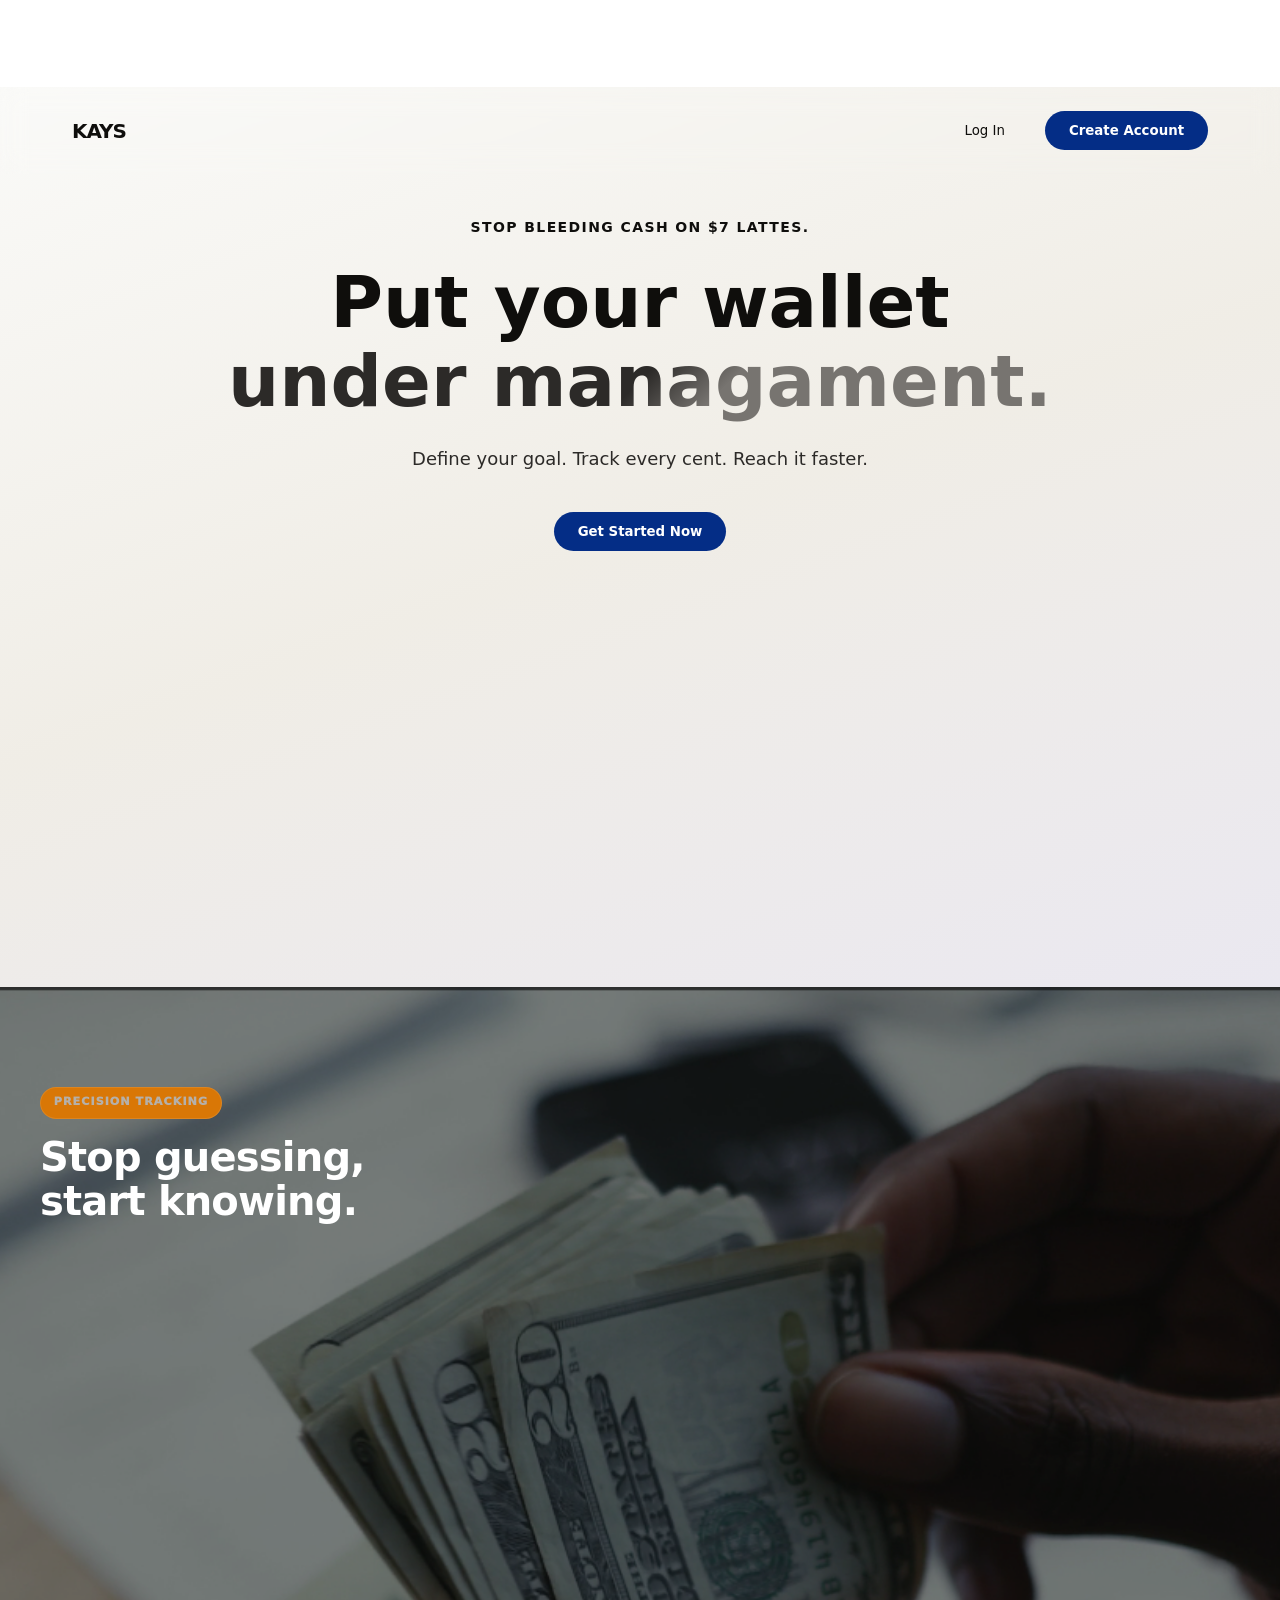
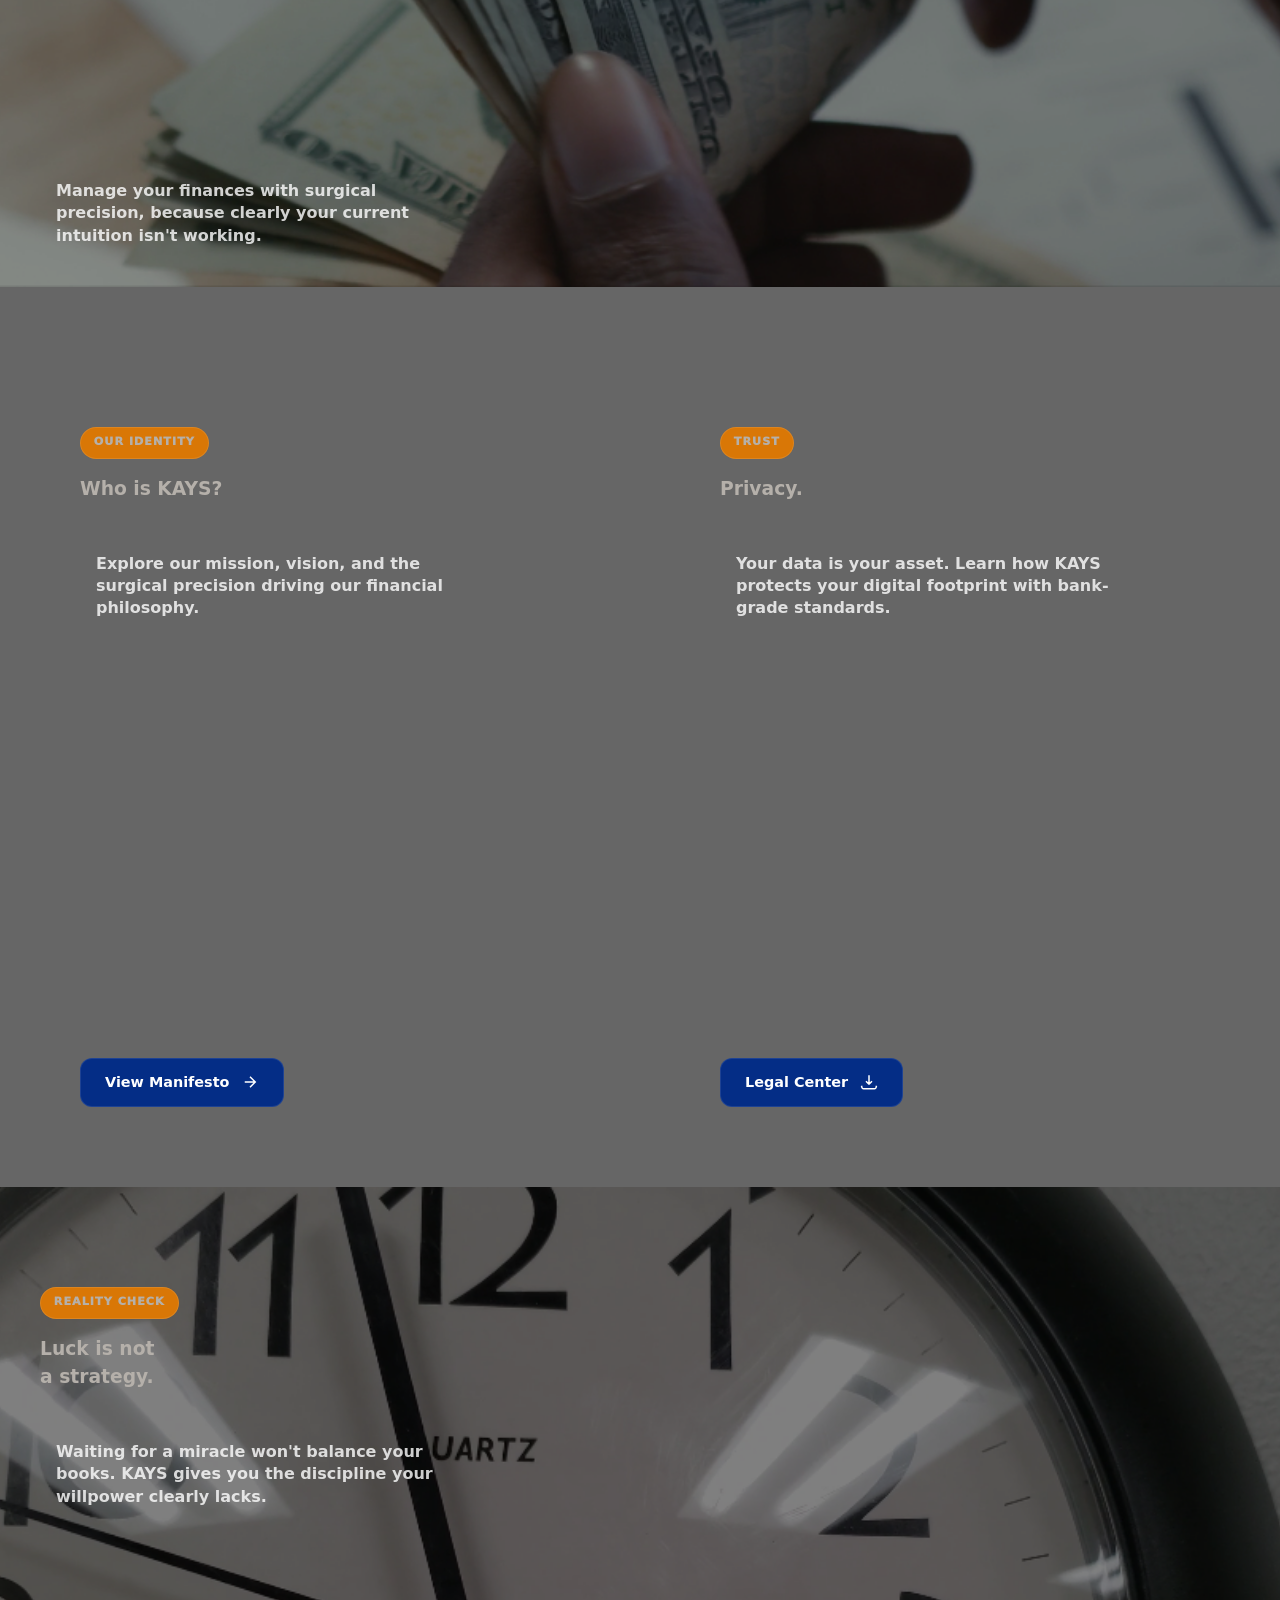
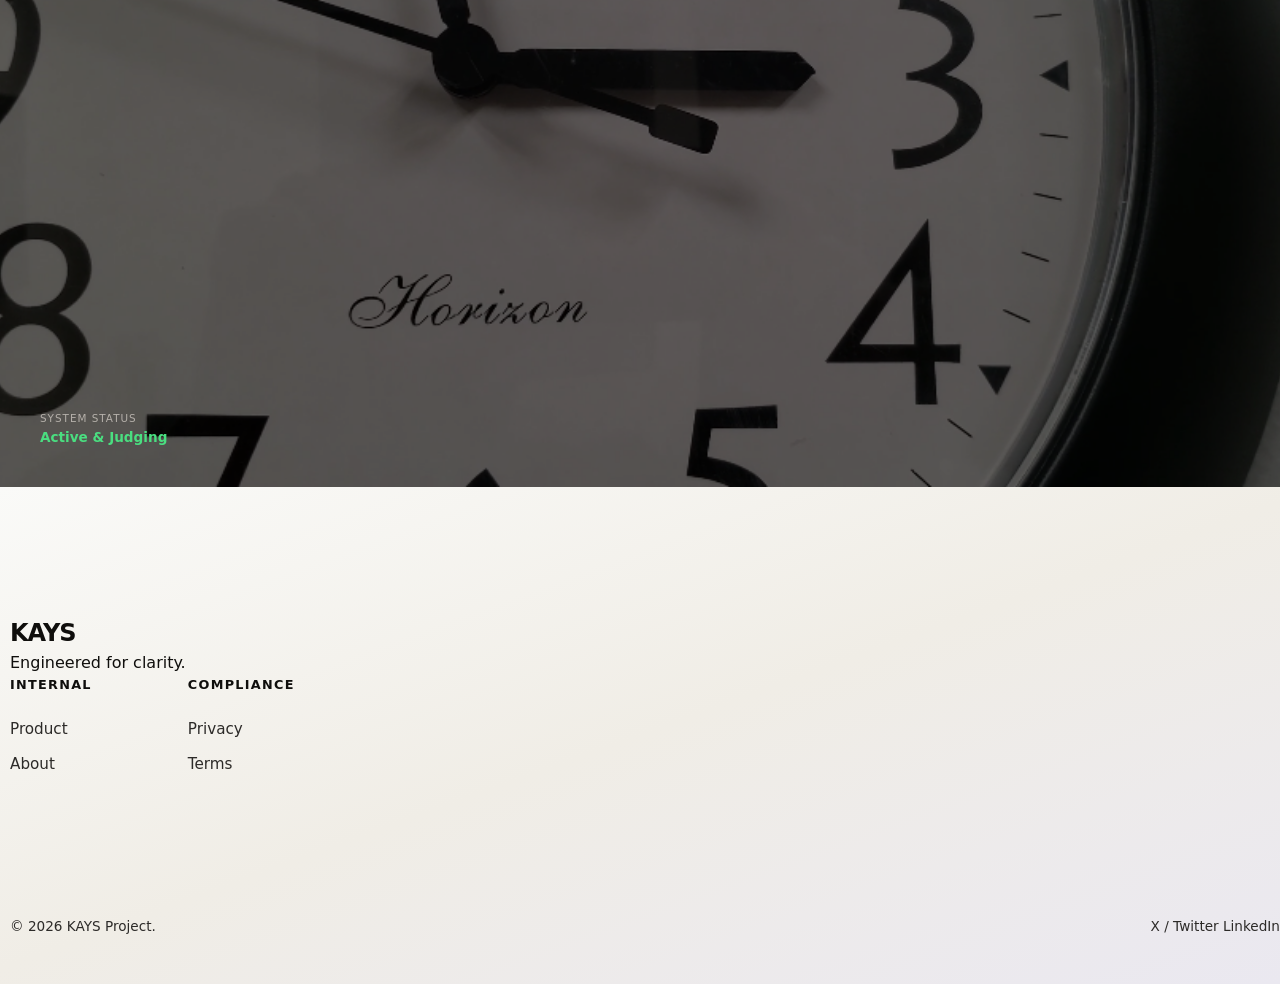
==== commit 3932179b: "Refactor: I adaptated the colors of the page based on the readme project" ====
--- a/index.html
+++ b/index.html
@@ -4,10 +4,17 @@
     <meta charset="UTF-8">
     <meta name="viewport" content="width=device-width, initial-scale=1.0">
     <title>Kays</title>
+    
+    <!-- global -->
     <link rel="stylesheet" href="./css/styles.css">
+    
+    <!-- components -->
+    <link rel="stylesheet" href="./css/components/public/buttons.css">
+    <link rel="stylesheet" href="./css/components/public/nav.css">
+    <link rel="stylesheet" href="./css/components/public/cardTag.css">
     <link rel="stylesheet" href="./css/components/footer.css">
-    <link rel="stylesheet" href="./css/components/public/nav.css">
-    <link rel="stylesheet" href="./css/components/cardTag.css">
+    
+    <!-- principal -->
     <link rel="stylesheet" href="./css/pages/index.css">
 </head>
 <body>
@@ -37,7 +44,7 @@
                     Define your goal. Track every cent. Reach it faster.
                 </p>
                 <div class="hero-actions">
-                    <button class="btn-cta-large btn-animation"><a href="./pages/public/createAccount.html">Get Started Now</a></button>
+                    <button class="btn-primary btn-animation"><a href="./pages/public/createAccount.html">Get Started Now</a></button>
                 </div>
             </div>
         </section>
@@ -59,7 +66,7 @@
                     </header>
                     
                     <footer class="card-footer">
-                        <p class="data-label-video">
+                        <p class="card-text">
                             Manage your finances with surgical precision, because clearly your current intuition isn't working.
                         </p>
                     </footer>
@@ -78,8 +85,8 @@
                 <div class="card-inner about-kays-trigger">
                     <div class="trigger-content">
                         <span class="card-tag">Our Identity</span>
-                        <h3 class="feature-title">Who is <span class="text-gradient">KAYS?</span></h3>
-                        <p class="feature-desc">
+                        <h3 class="feature-title">Who is KAYS?</h3>
+                        <p class="card-text card-text-position">
                             Explore our mission, vision, and the surgical precision driving our financial philosophy.
                         </p>
                     </div>
@@ -108,7 +115,7 @@
                     <div class="trigger-content">
                         <span class="card-tag">Trust</span>
                         <h3 class="feature-title">Privacy.</h3>
-                        <p class="feature-desc">
+                        <p class="card-text card-text-position">
                             Your data is your asset. Learn how KAYS protects your digital footprint with bank-grade standards.
                         </p>
                     </div>
@@ -137,7 +144,7 @@
                     <header class="card-header-simple">
                         <span class="card-tag">Reality Check</span>
                         <h3 class="feature-title">Luck is not <br><span class="text-gradient">a strategy.</span></h3>
-                        <p class="feature-desc">
+                        <p class="card-text card-text-position">
                             Waiting for a miracle won't balance your books. KAYS gives you the discipline your willpower clearly lacks.
                         </p>
                     </header>
--- a/css/styles.css
+++ b/css/styles.css
@@ -1,14 +1,24 @@
 :root {
+    /* delete */
+    --card-bg: #FFFFFF;
+    
     /* Color Palette */
-    --bg-black: #050505;
-    --card-bg: rgba(255, 255, 255, 0.03);
-    --card-border: rgba(255, 255, 255, 0.08);
-    --accent-blue: #3b82f6;
-    --accent-gradient: linear-gradient(135deg, #deebfb 0%, #5017fb 100%);
+    --bg-black: white;
     --accent-blue-gradient: linear-gradient(145deg, #3f86fa 30%, #0043ae 100%);
+    --background: linear-gradient(160deg, #FAFAF8 0%, #F0EDE6 50%, #EAE8F0 100%);
+    
     /* Typography */
-    --text-primary: #ffffff;
-    --text-secondary: #94a3b8;
+    --accent-gradient: linear-gradient(135deg, #2C2A28 50%, #777470 60%);
+    --text-primary:#0F0E0C;
+    --text-secondary: #2C2A28;
+    --placeholder: #B5B0AA;
+
+    --card-tag: #D97706;
+    --card-tag-text: black;
+
+    /* buttons */
+    --buttons-color: #042d86;
+    --buttons-color-transition: #113eb8;
     
     /* Spacing & Effects */
     --container-max: 1200px;
@@ -41,7 +51,5 @@
     position: fixed;
     top: 0; left: 0; width: 100%; height: 100%;
     z-index: -1;
-    background: 
-        radial-gradient(at 0% 0%, hsla(253,16%,7%,1) 0, transparent 50%), 
-        radial-gradient(at 100% 100%, hsla(225,39%,15%,1) 0, transparent 50%);
+    background: var(--background);
 }
--- a/css/components/public/buttons.css
+++ b/css/components/public/buttons.css
@@ -0,0 +1,28 @@
+/* Buttons (Modular Design) */
+button {
+    font-family: inherit;
+    cursor: pointer;
+    transition: var(--transition-smooth);
+    border: none;
+}
+
+.btn-primary {
+    background: var(--buttons-color);
+}
+.btn-animation{
+    color: var(--bg-black);
+    padding: 0.75rem 1.5rem;
+    border-radius: 50px;
+    font-weight: 600;
+}
+.btn-animation:hover{
+    background: var(--buttons-color-transition);
+    transform: translateY(-3px);
+}
+.btn-secondary {
+    background: transparent;
+    color: var(--text-primary);
+    padding: 0.75rem 1.5rem;
+    font-weight: 500;
+}
+
--- a/css/components/public/nav.css
+++ b/css/components/public/nav.css
@@ -31,34 +31,3 @@
 }
 
 
-/* Buttons (Modular Design) */
-button {
-    font-family: inherit;
-    cursor: pointer;
-    transition: var(--transition-smooth);
-    border: none;
-}
-
-.btn-primary {
-    background: var(--text-primary);
-}
-.btn-animation{
-    color: var(--bg-black);
-    padding: 0.75rem 1.5rem;
-    border-radius: 50px;
-    font-weight: 600;
-}
-.btn-animation:hover{
-    background: #e2e8f0;
-    transform: translateY(-3px);
-}
-.btn-secondary {
-    background: transparent;
-    color: var(--text-primary);
-    padding: 0.75rem 1.5rem;
-    font-weight: 500;
-}
-
-.btn-secondary:hover {
-    color: var(--accent-blue);
-}
--- a/css/components/public/cardTag.css
+++ b/css/components/public/cardTag.css
@@ -0,0 +1,15 @@
+.card-tag {
+    background: var(--card-tag);
+    color: var(--placeholder);
+
+    display: inline-block;
+    backdrop-filter: blur(4px);
+    padding: 0.4rem 0.8rem;
+    border-radius: 50px;
+    font-size: 0.7rem;
+    font-weight: 1000;
+    text-transform: uppercase;
+    letter-spacing: 1px;
+    margin-bottom: 1rem;
+    border: 1px solid rgba(255, 255, 255, 0.1);
+}
--- a/css/components/footer.css
+++ b/css/components/footer.css
@@ -1,5 +1,5 @@
 .main-footer {
-    background: rgba(0, 0, 0, 0.4);
+    background: var(--background);
     border-top: 1px solid var(--card-border);
     padding: 8rem 0 3rem;
     scroll-snap-align: end;
--- a/css/pages/index.css
+++ b/css/pages/index.css
@@ -1,10 +1,12 @@
 /* Layout Containers */
-.main-content{
+.main-content {
     max-width: var(--container-max);
-    margin: 0 auto; 
+    margin: 0 auto;
     padding: 0 2rem;
 }
-.bento-grid-container { 
+
+/* Scroll snap va en html/body, no en el contenedor interno */
+html {
     scroll-snap-type: y mandatory;
     scroll-behavior: smooth;
 }
@@ -13,6 +15,9 @@
 .hero-wrapper {
     padding: 8rem 0 4rem;
     text-align: center;
+    scroll-snap-align: start;
+    scroll-snap-stop: always;
+    min-height: 100vh; /* Necesario para que el snap tenga sentido */
 }
 
 .hero-label {
@@ -47,22 +52,33 @@
 .bento-layout {
     display: grid;
     grid-template-columns: repeat(12, 1fr);
-    grid-auto-rows: 260px;
-    gap: 1.5rem;
-    margin-bottom: 5rem;
-}
-
+    grid-auto-rows: 100vh; 
+    gap: 0; 
+    margin-bottom: 0;
+
+    width: 100vw;
+    position: relative;
+    left: 50%;
+    transform: translateX(-50%);
+}
+.bento-goal-preview .video-overlay {
+    opacity: 1;
+    background: black;
+    transition: opacity 0.6s ease;
+}
 .bento-card {
     background: var(--card-bg);
     border: 1px solid var(--card-border);
-    border-radius: var(--border-radius-lg);
     padding: 2.5rem;
     opacity: 0;
     transform: translateY(20px);
     transition: opacity 0.6s ease-out, transform 0.6s ease-out;
+
+    /* Snap en cada card individualmente */
     scroll-snap-align: start;
-    scroll-snap-stop: always;   
-}
+    scroll-snap-stop: always;
+}
+
 .bento-card.is-visible {
     opacity: 1;
     transform: translateY(0);
@@ -73,52 +89,58 @@
     background: rgba(255, 255, 255, 0.05);
 }
 
-
 /* Grid Positioning */
 .bento-main-display {
     grid-column: span 12;
-    grid-row: span 2;
-    position: relative; 
-    overflow: hidden;   
-    padding: 0;         
+    grid-row: span 1;
+    position: relative;
+    overflow: hidden;
+    padding: 0;
     min-height: 300px;
 }
 
 .video-background {
-    position: absolute;  
+    position: absolute;
     top: 0;
     left: 0;
     width: 100%;
     height: 100%;
-    z-index: 0;          
-}
+    z-index: 0;
+}
+
 .video-background video {
     width: 100%;
     height: 100%;
-    object-fit: cover;   
-}
+    object-fit: cover;
+}
+
 .video-overlay {
     position: absolute;
     top: 0;
     left: 0;
     width: 100%;
     height: 100%;
-    background: rgba(0, 0, 0, 0.4); 
+    background: rgba(0, 0, 0, 0.4);
     z-index: 1;
 }
 
-/* Video card content*/
+/* Video card content */
 .card-content {
     position: relative;
-    z-index: 2; 
-    height: 100%;
-    display: flex;
-    flex-direction: column;
-    justify-content: space-between; 
+    z-index: 2;
+    height: 100%;
+    display: flex;
+    flex-direction: column;
+    justify-content: space-between;
     padding: 2.5rem;
     box-sizing: border-box;
 }
-
+.card-tag{
+    margin-top: 60px;
+}
+.feature-title{
+    color: var(--placeholder);
+}
 .card-title {
     font-size: 2.5rem;
     font-weight: 800;
@@ -127,25 +149,29 @@
     color: #ffffff;
 }
 
-
-.data-label-video {
+.card-text {
     font-size: 1rem;
     font-weight: 600;
     color: rgba(255, 255, 255, 0.8);
-    max-width: 400px; 
+    max-width: 400px;
     line-height: 1.4;
+    padding-left: 1rem;
     border-left: 2px solid var(--accent-blue);
-    padding-left: 1rem;
-    filter: drop-shadow(0px 0px 10px black);
-}
-/*END VIDEO CARD CONTENT*/
-
-.bento-goal-preview { 
+}
+
+.card-text-position{
+    margin-top: 50px;
+
+}
+
+/* Goal Preview Cards */
+.bento-goal-preview {
     grid-column: span 6;
-    grid-row: span 2;
+    grid-row: span 1;
     position: relative;
     overflow: hidden;
 }
+
 .about-kays-trigger {
     position: relative;
     z-index: 2;
@@ -155,19 +181,12 @@
     justify-content: space-between;
     padding: 2.5rem;
 }
-.about-kays-trigger .feature-desc {
-    color: rgba(255, 255, 255, 0.9);
-    max-width: 85%;
-    filter: drop-shadow(0px 0px 10px black);
-}
-
-
 .btn-explore {
     display: inline-flex;
     align-items: center;
     gap: 0.75rem;
     padding: 0.8rem 1.5rem;
-    background: rgba(255, 255, 255, 0.05);
+    background: var(--buttons-color);
     border: 1px solid rgba(255, 255, 255, 0.1);
     border-radius: 12px;
     color: white;
@@ -185,27 +204,21 @@
 }
 
 .bento-goal-preview:hover .btn-explore {
-    background: white;
-    color: black;
+    color: --buttons-color-transition;
     transform: translateY(-5px);
-    box-shadow: 0 10px 20px rgba(255, 255, 255, 0.1);
 }
 
 .bento-goal-preview:hover .arrow-icon {
     transform: translateX(5px);
 }
 
-.bento-goal-preview:hover .text-gradient {
-    filter: brightness(1.2);
-}
-
-/*Next card*/
-.bento-feature { 
+/* Feature Card */
+.bento-feature {
     grid-column: span 12;
     position: relative;
     overflow: hidden;
     display: flex;
-    flex-direction: column;    
+    flex-direction: column;
 }
 
 .motivation-content {
@@ -216,6 +229,7 @@
     flex-direction: column;
     justify-content: space-between;
 }
+
 .motivation-footer {
     display: flex;
     justify-content: space-between;
@@ -231,14 +245,14 @@
 .stat-label {
     font-size: 0.65rem;
     text-transform: uppercase;
-    color: var(--text-secondary);
+    color: var(--placeholder);
     letter-spacing: 1px;
 }
 
 .stat-value {
     font-size: 0.85rem;
     font-weight: 600;
-    color: #4ade80; 
+    color: #4ade80;
 }
 
 .icon-box-modern {
@@ -252,7 +266,6 @@
     color: var(--accent-blue);
 }
 
-
 .icon-box-modern svg {
     width: 20px;
     height: 20px;
@@ -265,15 +278,20 @@
     transition: all 0.3s ease;
 }
 
-/* 8. Responsive Adjustments */
+/* Responsive */
 @media (max-width: 992px) {
-    .bento-main-display, .bento-feature, .bento-goal-preview {
+    .bento-main-display,
+    .bento-feature,
+    .bento-goal-preview {
         grid-column: span 12;
     }
 }
 
 @media (max-width: 640px) {
-    .hero-wrapper { padding: 4rem 0 2rem; }
-    .auth-controls { display: none; } 
-}
-
+    .hero-wrapper {
+        padding: 4rem 0 2rem;
+    }
+    .auth-controls {
+        display: none;
+    }
+}
